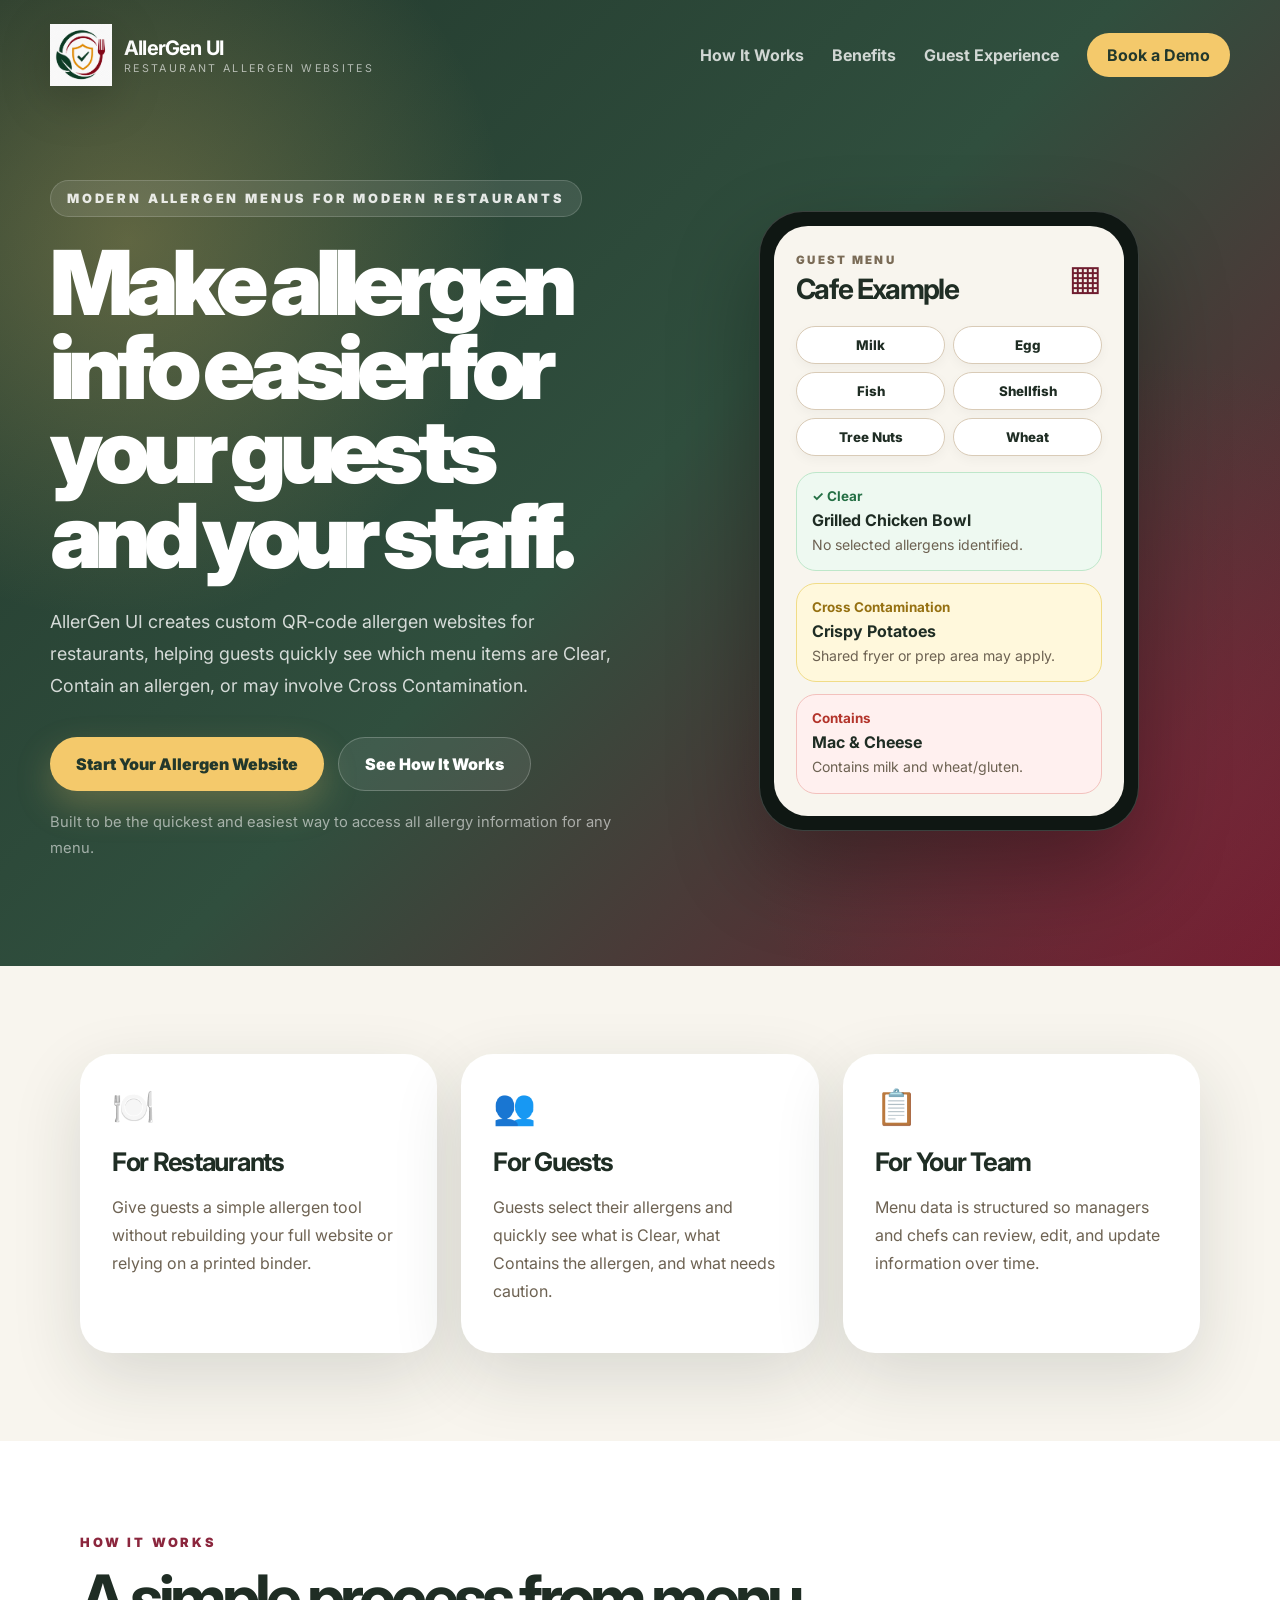
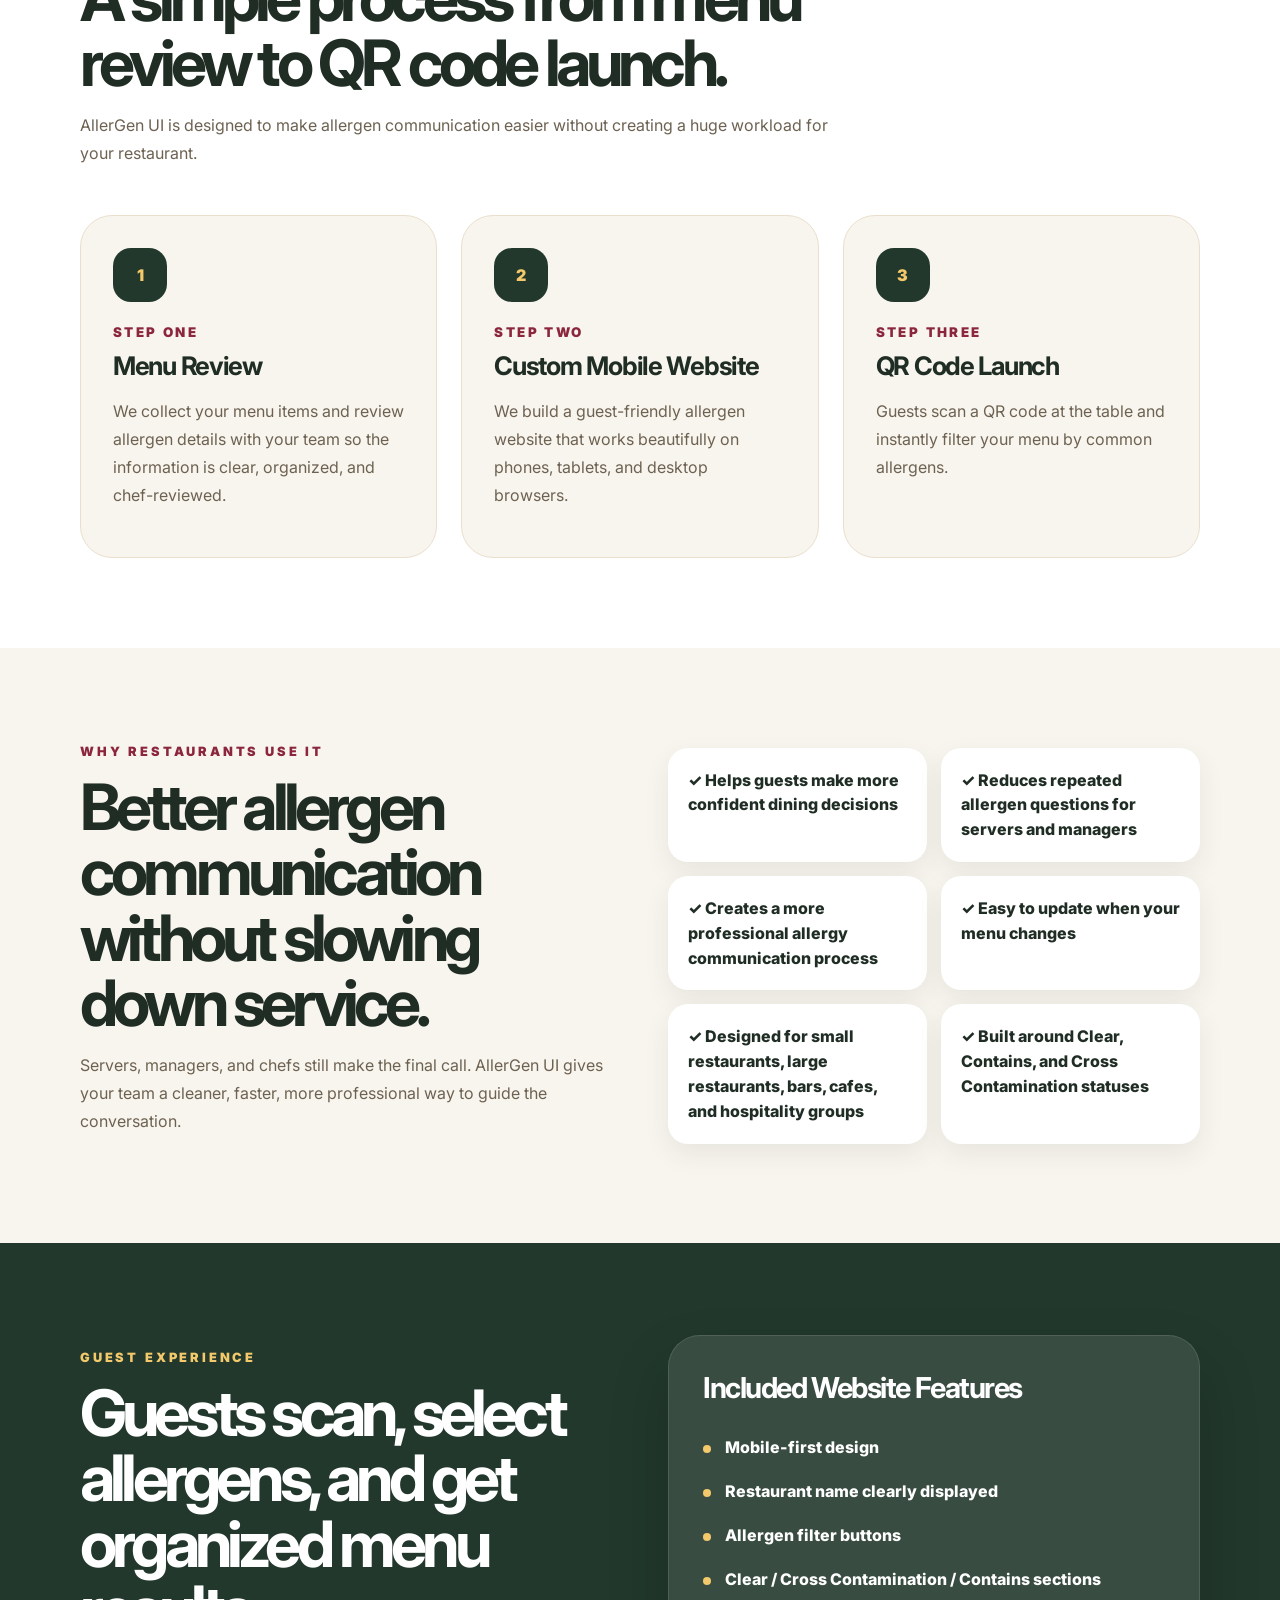
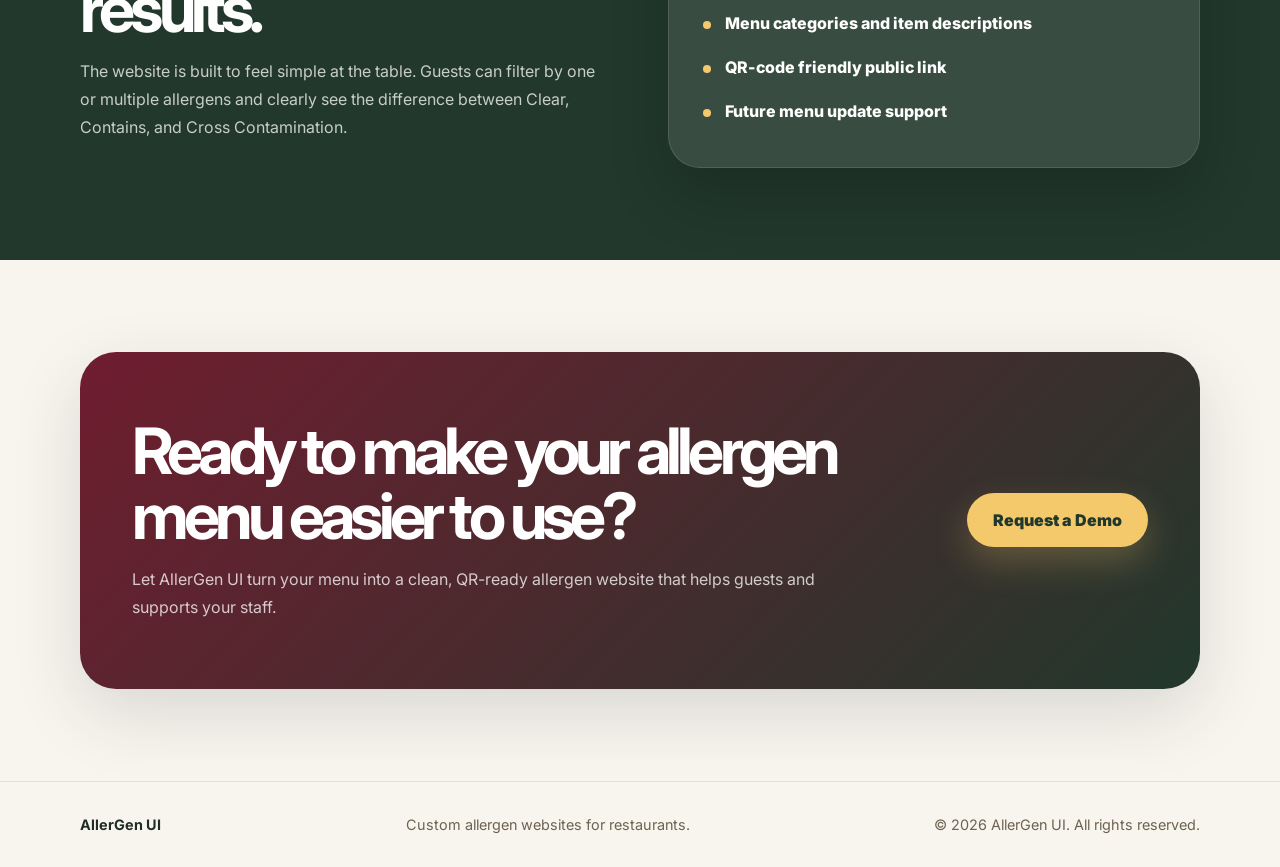
==== index.html @ c2444e4f "Add files via upload" ====
<!DOCTYPE html>
<html lang="en">
<head>
  <meta charset="UTF-8" />
  <meta name="viewport" content="width=device-width, initial-scale=1.0" />
  <title>AllerGen UI | Restaurant Allergen Websites</title>
  <meta name="description" content="AllerGen UI creates custom QR-code allergen websites for restaurants, helping guests filter menus by common allergens." />
  <link rel="preconnect" href="https://fonts.googleapis.com">
  <link rel="preconnect" href="https://fonts.gstatic.com" crossorigin>
  <link href="https://fonts.googleapis.com/css2?family=Inter:wght@400;600;700;800;900&display=swap" rel="stylesheet">
  <link rel="stylesheet" href="styles.css" />
</head>
<body>
  <header class="hero">
    <nav class="nav">
      <a class="brand" href="#top" aria-label="AllerGen UI home">
        <img class="brand-logo" src="logo.png" alt="AllerGen UI logo" />
        <span>
          <strong>AllerGen UI</strong>
          <small>Restaurant Allergen Websites</small>
        </span>
      </a>

      <button class="mobile-menu-button" aria-label="Open menu" aria-expanded="false">☰</button>

      <div class="nav-links">
        <a href="#how-it-works">How It Works</a>
        <a href="#benefits">Benefits</a>
        <a href="#guest-experience">Guest Experience</a>
        <a class="nav-cta" href="#contact">Book a Demo</a>
      </div>
    </nav>

    <section id="top" class="hero-content section-grid">
      <div class="hero-copy reveal">
        <div class="eyebrow">Modern allergen menus for modern restaurants</div>
        <h1>Make allergen info easier for your guests and your staff.</h1>
        <p>
          AllerGen UI creates custom QR-code allergen websites for restaurants, helping guests quickly see which menu items are Clear, Contain an allergen, or may involve Cross Contamination.
        </p>
        <div class="hero-actions">
          <a class="button primary" href="#contact">Start Your Allergen Website</a>
          <a class="button secondary" href="#how-it-works">See How It Works</a>
        </div>
        <p class="subnote">Built to be the quickest and easiest way to access all allergy information for any menu.</p>
      </div>

      <div class="phone-wrap reveal delay-1" aria-label="Example allergen menu preview">
        <div class="phone">
          <div class="phone-screen">
            <div class="screen-header">
              <div>
                <span>Guest Menu</span>
                <h2>Cafe Example</h2>
              </div>
              <div class="qr-mark">▦</div>
            </div>

            <div class="allergen-buttons">
              <button>Milk</button>
              <button>Egg</button>
              <button>Fish</button>
              <button>Shellfish</button>
              <button>Tree Nuts</button>
              <button>Wheat</button>
            </div>

            <div class="result-card clear">
              <strong>✓ Clear</strong>
              <h3>Grilled Chicken Bowl</h3>
              <p>No selected allergens identified.</p>
            </div>

            <div class="result-card cross">
              <strong>Cross Contamination</strong>
              <h3>Crispy Potatoes</h3>
              <p>Shared fryer or prep area may apply.</p>
            </div>

            <div class="result-card contains">
              <strong>Contains</strong>
              <h3>Mac & Cheese</h3>
              <p>Contains milk and wheat/gluten.</p>
            </div>
          </div>
        </div>
      </div>
    </section>
  </header>

  <main>
    <section class="quick-cards container">
      <article class="info-card reveal">
        <div class="card-icon">🍽️</div>
        <h2>For Restaurants</h2>
        <p>Give guests a simple allergen tool without rebuilding your full website or relying on a printed binder.</p>
      </article>
      <article class="info-card reveal delay-1">
        <div class="card-icon">👥</div>
        <h2>For Guests</h2>
        <p>Guests select their allergens and quickly see what is Clear, what Contains the allergen, and what needs caution.</p>
      </article>
      <article class="info-card reveal delay-2">
        <div class="card-icon">📋</div>
        <h2>For Your Team</h2>
        <p>Menu data is structured so managers and chefs can review, edit, and update information over time.</p>
      </article>
    </section>

    <section id="how-it-works" class="how-section">
      <div class="container">
        <div class="section-heading reveal">
          <span>How It Works</span>
          <h2>A simple process from menu review to QR code launch.</h2>
          <p>AllerGen UI is designed to make allergen communication easier without creating a huge workload for your restaurant.</p>
        </div>

        <div class="steps">
          <article class="step-card reveal">
            <div class="step-icon">1</div>
            <small>Step One</small>
            <h3>Menu Review</h3>
            <p>We collect your menu items and review allergen details with your team so the information is clear, organized, and chef-reviewed.</p>
          </article>
          <article class="step-card reveal delay-1">
            <div class="step-icon">2</div>
            <small>Step Two</small>
            <h3>Custom Mobile Website</h3>
            <p>We build a guest-friendly allergen website that works beautifully on phones, tablets, and desktop browsers.</p>
          </article>
          <article class="step-card reveal delay-2">
            <div class="step-icon">3</div>
            <small>Step Three</small>
            <h3>QR Code Launch</h3>
            <p>Guests scan a QR code at the table and instantly filter your menu by common allergens.</p>
          </article>
        </div>
      </div>
    </section>

    <section id="benefits" class="benefits-section container section-grid">
      <div class="benefits-copy reveal">
        <span>Why Restaurants Use It</span>
        <h2>Better allergen communication without slowing down service.</h2>
        <p>
          Servers, managers, and chefs still make the final call. AllerGen UI gives your team a cleaner, faster, more professional way to guide the conversation.
        </p>
      </div>
      <div class="benefit-list reveal delay-1">
        <div>✓ Helps guests make more confident dining decisions</div>
        <div>✓ Reduces repeated allergen questions for servers and managers</div>
        <div>✓ Creates a more professional allergy communication process</div>
        <div>✓ Easy to update when your menu changes</div>
        <div>✓ Designed for small restaurants, large restaurants, bars, cafes, and hospitality groups</div>
        <div>✓ Built around Clear, Contains, and Cross Contamination statuses</div>
      </div>
    </section>

    <section id="guest-experience" class="guest-section">
      <div class="container section-grid">
        <div class="reveal">
          <span>Guest Experience</span>
          <h2>Guests scan, select allergens, and get organized menu results.</h2>
          <p>
            The website is built to feel simple at the table. Guests can filter by one or multiple allergens and clearly see the difference between Clear, Contains, and Cross Contamination.
          </p>
        </div>
        <div class="feature-box reveal delay-1">
          <h3>Included Website Features</h3>
          <ul>
            <li>Mobile-first design</li>
            <li>Restaurant name clearly displayed</li>
            <li>Allergen filter buttons</li>
            <li>Clear / Cross Contamination / Contains sections</li>
            <li>Menu categories and item descriptions</li>
            <li>QR-code friendly public link</li>
            <li>Future menu update support</li>
          </ul>
        </div>
      </div>
    </section>

    <section id="contact" class="cta-section container reveal">
      <div class="cta-card">
        <div>
          <h2>Ready to make your allergen menu easier to use?</h2>
          <p>Let AllerGen UI turn your menu into a clean, QR-ready allergen website that helps guests and supports your staff.</p>
        </div>
        <a class="button primary" href="mailto:AllerGen.UI@gmail.com?subject=AllerGen%20UI%20Demo%20Request">Request a Demo</a>
      </div>
    </section>
  </main>

  <footer class="footer">
    <div class="container footer-inner">
      <strong>AllerGen UI</strong>
      <span>Custom allergen websites for restaurants.</span>
      <span>© 2026 AllerGen UI. All rights reserved.</span>
    </div>
  </footer>

  <script src="script.js"></script>
</body>
</html>
---- styles.css ----
:root {
  --green-dark: #22382c;
  --green: #304f3e;
  --burgundy: #6f1d2f;
  --burgundy-light: #8b263d;
  --gold: #f4c96b;
  --cream: #f8f5ee;
  --cream-dark: #eadfcd;
  --text: #1f2d24;
  --muted: #6d6252;
  --white: #ffffff;
  --shadow: 0 24px 70px rgba(31, 45, 36, 0.14);
  --radius-xl: 32px;
}

* {
  box-sizing: border-box;
}

html {
  scroll-behavior: smooth;
}

body {
  margin: 0;
  font-family: "Inter", system-ui, -apple-system, BlinkMacSystemFont, "Segoe UI", sans-serif;
  color: var(--text);
  background: var(--cream);
}

img, svg {
  max-width: 100%;
}

a {
  color: inherit;
  text-decoration: none;
}

button, .button {
  font-family: inherit;
}

.container {
  width: min(1120px, calc(100% - 40px));
  margin: 0 auto;
}

.section-grid {
  display: grid;
  grid-template-columns: 1fr 1fr;
  gap: 56px;
  align-items: center;
}

.hero {
  position: relative;
  overflow: hidden;
  color: var(--white);
  background: radial-gradient(circle at 10% 25%, rgba(244, 201, 107, 0.28), transparent 28%),
    radial-gradient(circle at 90% 80%, rgba(139, 38, 61, 0.45), transparent 30%),
    linear-gradient(135deg, var(--green-dark), var(--green), var(--burgundy));
}

.nav {
  position: relative;
  z-index: 10;
  width: min(1180px, calc(100% - 40px));
  margin: 0 auto;
  padding: 24px 0;
  display: flex;
  align-items: center;
  justify-content: space-between;
  gap: 24px;
}

.brand {
  display: inline-flex;
  align-items: center;
  gap: 12px;
}

.brand-logo {
  width: 62px;
  height: 62px;
  object-fit: contain;
  filter: drop-shadow(0 12px 24px rgba(0, 0, 0, 0.18));
  flex-shrink: 0;
}

.brand strong {
  display: block;
  font-size: 1.25rem;
  letter-spacing: -0.04em;
}

.brand small {
  display: block;
  margin-top: 2px;
  font-size: 0.67rem;
  letter-spacing: 0.22em;
  text-transform: uppercase;
  color: rgba(255,255,255,0.62);
}

@media (max-width: 640px) {
  .brand-logo {
    width: 52px;
    height: 52px;
  }
}

.nav-links {
  display: flex;
  align-items: center;
  gap: 28px;
  font-weight: 700;
  color: rgba(255,255,255,0.78);
}

.nav-links a:hover {
  color: var(--white);
}

.nav-cta {
  padding: 12px 20px;
  border-radius: 999px;
  color: var(--green-dark) !important;
  background: var(--gold);
}

.mobile-menu-button {
  display: none;
  border: 0;
  color: var(--white);
  font-size: 1.7rem;
  background: transparent;
}

.hero-content {
  position: relative;
  z-index: 2;
  width: min(1180px, calc(100% - 40px));
  margin: 0 auto;
  padding: 70px 0 104px;
}

.eyebrow, .section-heading span, .benefits-copy span, .guest-section span {
  display: inline-flex;
  color: var(--burgundy-light);
  font-size: 0.8rem;
  font-weight: 900;
  text-transform: uppercase;
  letter-spacing: 0.22em;
}

.hero .eyebrow {
  margin-bottom: 24px;
  padding: 10px 16px;
  border-radius: 999px;
  color: rgba(255,255,255,0.86);
  background: rgba(255,255,255,0.1);
  border: 1px solid rgba(255,255,255,0.16);
}

.hero h1 {
  margin: 0;
  max-width: 680px;
  font-size: clamp(3rem, 7vw, 6.4rem);
  line-height: 0.94;
  letter-spacing: -0.075em;
  font-weight: 900;
}

.hero-copy > p {
  margin: 28px 0 0;
  max-width: 620px;
  color: rgba(255,255,255,0.8);
  font-size: 1.12rem;
  line-height: 1.8;
}

.hero-actions {
  margin-top: 34px;
  display: flex;
  flex-wrap: wrap;
  gap: 14px;
}

.button {
  display: inline-flex;
  align-items: center;
  justify-content: center;
  min-height: 54px;
  padding: 0 26px;
  border-radius: 999px;
  font-weight: 900;
  transition: transform 0.2s ease, box-shadow 0.2s ease, background 0.2s ease;
}

.button:hover {
  transform: translateY(-2px);
}

.button.primary {
  color: var(--green-dark);
  background: var(--gold);
  box-shadow: 0 15px 35px rgba(244, 201, 107, 0.25);
}

.button.secondary {
  color: var(--white);
  background: rgba(255,255,255,0.08);
  border: 1px solid rgba(255,255,255,0.22);
}

.subnote {
  margin-top: 18px !important;
  font-size: 0.92rem !important;
  color: rgba(255,255,255,0.56) !important;
}

.phone-wrap {
  display: flex;
  justify-content: center;
}

.phone {
  width: min(380px, 100%);
  padding: 14px;
  border-radius: 44px;
  background: #0f1713;
  box-shadow: 0 38px 90px rgba(0,0,0,0.32);
  border: 1px solid rgba(255,255,255,0.18);
}

.phone-screen {
  padding: 22px;
  border-radius: 34px;
  color: var(--text);
  background: var(--cream);
}

.screen-header {
  display: flex;
  justify-content: space-between;
  gap: 20px;
  align-items: center;
  margin-bottom: 20px;
}

.screen-header span {
  color: #7a6b56;
  font-size: 0.72rem;
  font-weight: 900;
  text-transform: uppercase;
  letter-spacing: 0.2em;
}

.screen-header h2 {
  margin: 4px 0 0;
  font-size: 1.75rem;
  letter-spacing: -0.06em;
}

.qr-mark {
  font-size: 2.2rem;
  color: var(--burgundy);
}

.allergen-buttons {
  display: grid;
  grid-template-columns: 1fr 1fr;
  gap: 8px;
  margin-bottom: 16px;
}

.allergen-buttons button {
  border: 1px solid #d9cbb7;
  border-radius: 999px;
  background: var(--white);
  padding: 10px;
  color: var(--text);
  font-weight: 800;
  box-shadow: 0 4px 12px rgba(0,0,0,0.04);
}

.result-card {
  padding: 15px;
  border-radius: 20px;
  margin-top: 12px;
}

.result-card strong {
  display: block;
  margin-bottom: 6px;
  font-size: 0.84rem;
}

.result-card h3 {
  margin: 0;
  font-size: 1rem;
}

.result-card p {
  margin: 5px 0 0;
  color: var(--muted);
  font-size: 0.88rem;
  line-height: 1.45;
}

.clear {
  background: #eef9f1;
  border: 1px solid #bee7ca;
}

.clear strong { color: #257045; }
.cross {
  background: #fff8dc;
  border: 1px solid #f1dc87;
}
.cross strong { color: #967112; }
.contains {
  background: #fff0ef;
  border: 1px solid #f3c1bd;
}
.contains strong { color: #b3342b; }

.quick-cards {
  display: grid;
  grid-template-columns: repeat(3, 1fr);
  gap: 24px;
  padding: 88px 0;
}

.info-card, .step-card {
  background: var(--white);
  border-radius: var(--radius-xl);
  padding: 32px;
  box-shadow: var(--shadow);
}

.card-icon {
  font-size: 2.15rem;
  margin-bottom: 18px;
}

.info-card h2, .step-card h3 {
  margin: 0;
  font-size: 1.6rem;
  letter-spacing: -0.05em;
}

.info-card p, .step-card p, .section-heading p, .benefits-copy p, .guest-section p, .cta-card p {
  color: var(--muted);
  line-height: 1.75;
}

.how-section {
  background: var(--white);
  padding: 90px 0;
}

.section-heading {
  max-width: 760px;
}

.section-heading h2, .benefits-copy h2, .guest-section h2, .cta-card h2 {
  margin: 14px 0 0;
  font-size: clamp(2.25rem, 5vw, 4rem);
  line-height: 1.02;
  letter-spacing: -0.075em;
}

.steps {
  display: grid;
  grid-template-columns: repeat(3, 1fr);
  gap: 24px;
  margin-top: 48px;
}

.step-card {
  background: var(--cream);
  border: 1px solid var(--cream-dark);
  box-shadow: none;
}

.step-icon {
  display: grid;
  place-items: center;
  width: 54px;
  height: 54px;
  margin-bottom: 22px;
  border-radius: 18px;
  color: var(--gold);
  background: var(--green-dark);
  font-weight: 900;
}

.step-card small {
  display: block;
  margin-bottom: 10px;
  color: var(--burgundy-light);
  font-weight: 900;
  text-transform: uppercase;
  letter-spacing: 0.18em;
}

.benefits-section {
  padding: 92px 0;
}

.benefit-list {
  display: grid;
  grid-template-columns: 1fr 1fr;
  gap: 14px;
}

.benefit-list div {
  padding: 20px;
  border-radius: 20px;
  background: var(--white);
  box-shadow: 0 10px 26px rgba(31, 45, 36, 0.08);
  font-weight: 800;
  line-height: 1.55;
}

.guest-section {
  padding: 92px 0;
  color: var(--white);
  background: var(--green-dark);
}

.guest-section span {
  color: var(--gold);
}

.guest-section p {
  color: rgba(255,255,255,0.75);
}

.feature-box {
  padding: 34px;
  border-radius: var(--radius-xl);
  background: rgba(255,255,255,0.1);
  border: 1px solid rgba(255,255,255,0.12);
  box-shadow: 0 30px 60px rgba(0,0,0,0.18);
}

.feature-box h3 {
  margin: 0 0 20px;
  font-size: 1.8rem;
  letter-spacing: -0.05em;
}

.feature-box ul {
  margin: 0;
  padding: 0;
  list-style: none;
}

.feature-box li {
  position: relative;
  padding: 12px 0 12px 22px;
  font-weight: 800;
}

.feature-box li::before {
  content: "";
  position: absolute;
  left: 0;
  top: 20px;
  width: 8px;
  height: 8px;
  border-radius: 999px;
  background: var(--gold);
}

.cta-section {
  padding: 92px 0;
}

.cta-card {
  display: grid;
  grid-template-columns: 1fr auto;
  gap: 32px;
  align-items: center;
  padding: 52px;
  border-radius: 36px;
  color: var(--white);
  background: linear-gradient(135deg, var(--burgundy), var(--green-dark));
  box-shadow: var(--shadow);
}

.cta-card p {
  max-width: 700px;
  color: rgba(255,255,255,0.76);
}

.footer {
  padding: 34px 0;
  border-top: 1px solid var(--cream-dark);
}

.footer-inner {
  display: flex;
  justify-content: space-between;
  gap: 20px;
  color: var(--muted);
  font-size: 0.9rem;
}

.footer strong {
  color: var(--text);
}

.reveal {
  opacity: 0;
  transform: translateY(18px);
  transition: opacity 0.7s ease, transform 0.7s ease;
}

.reveal.visible {
  opacity: 1;
  transform: translateY(0);
}

.delay-1 { transition-delay: 0.12s; }
.delay-2 { transition-delay: 0.24s; }

@media (max-width: 900px) {
  .section-grid,
  .quick-cards,
  .steps,
  .benefit-list,
  .cta-card {
    grid-template-columns: 1fr;
  }

  .hero-content {
    padding-top: 42px;
  }

  .phone-wrap {
    order: -1;
  }

  .nav-links {
    position: absolute;
    top: 78px;
    left: 0;
    right: 0;
    display: none;
    flex-direction: column;
    align-items: stretch;
    padding: 18px;
    border-radius: 22px;
    background: rgba(15, 23, 19, 0.94);
    backdrop-filter: blur(12px);
  }

  .nav-links.open {
    display: flex;
  }

  .nav-links a {
    padding: 12px;
  }

  .mobile-menu-button {
    display: block;
  }

  .cta-card {
    padding: 34px;
  }

  .footer-inner {
    flex-direction: column;
  }
}

@media (max-width: 560px) {
  .container,
  .nav,
  .hero-content {
    width: min(100% - 28px, 1120px);
  }

  .brand small {
    display: none;
  }

  .hero h1 {
    font-size: 3rem;
  }

  .hero-actions .button,
  .cta-card .button {
    width: 100%;
  }

  .info-card,
  .step-card,
  .feature-box {
    padding: 24px;
  }
}
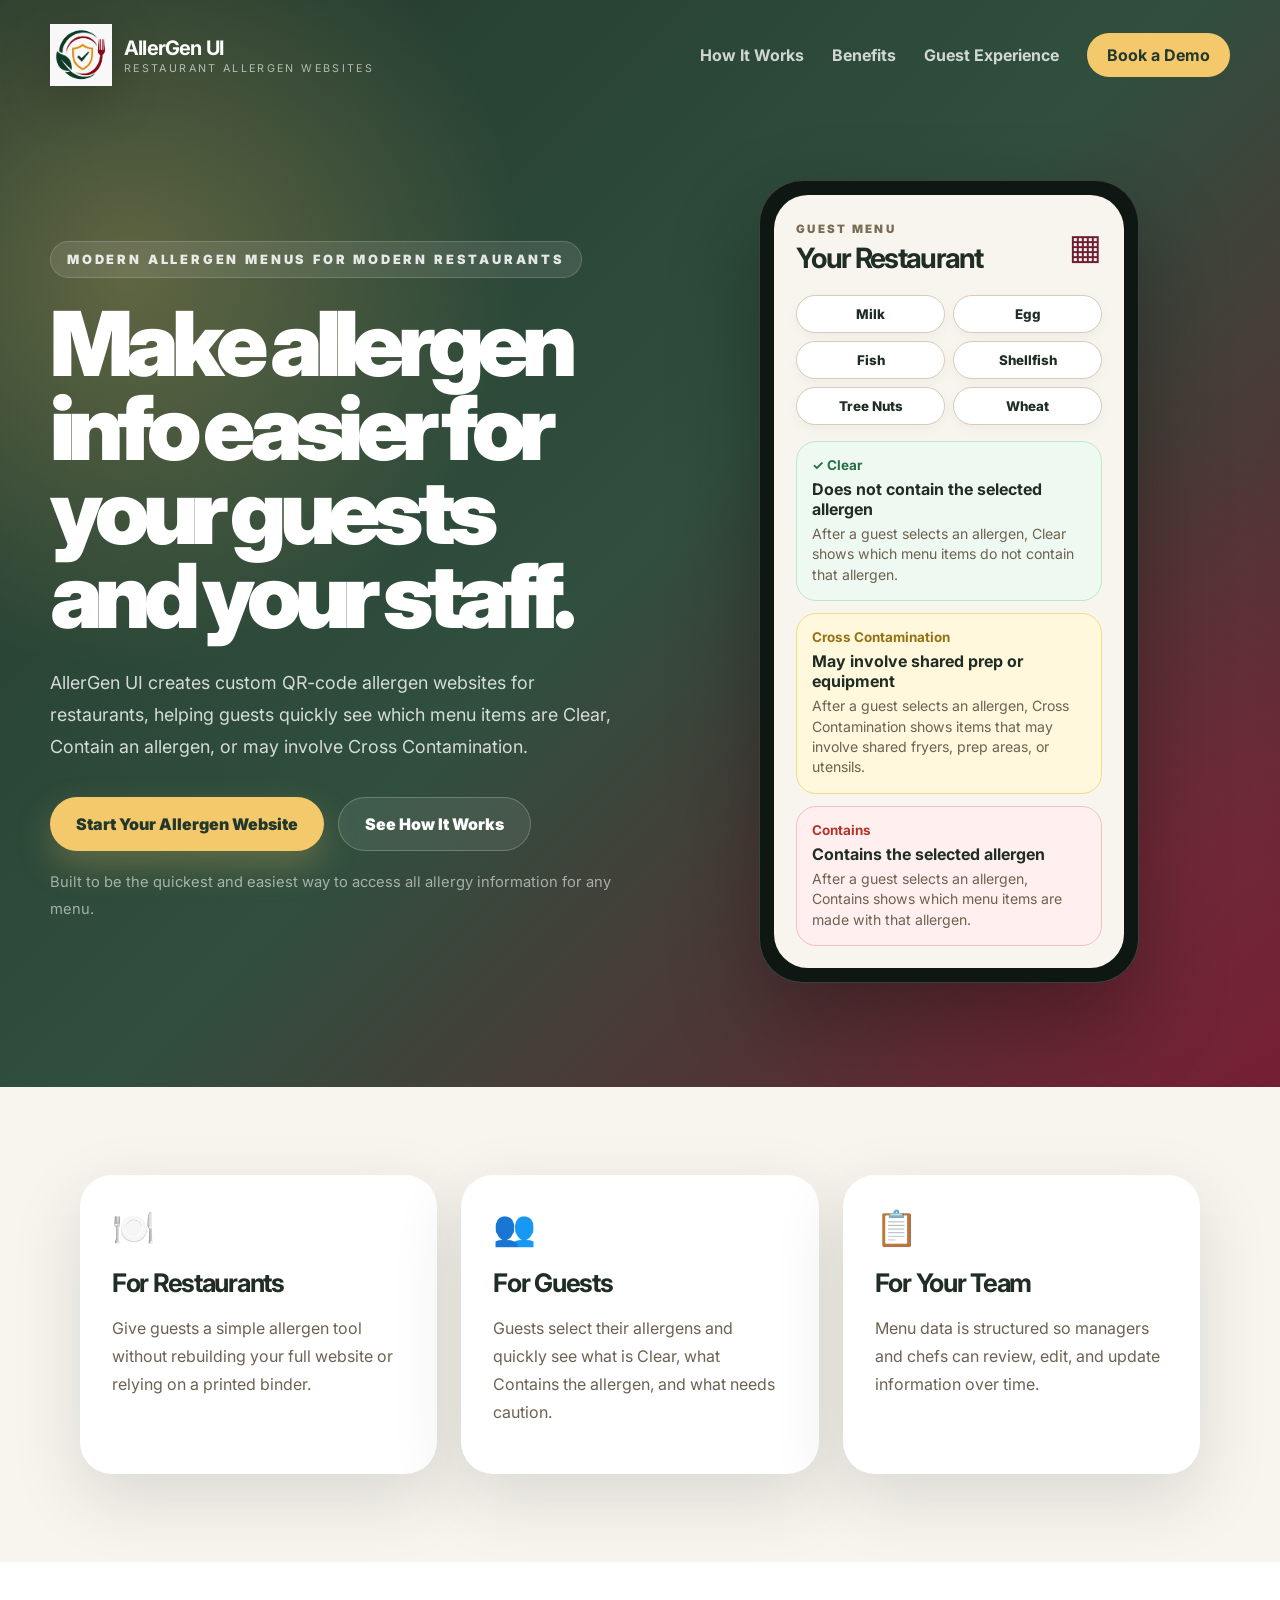
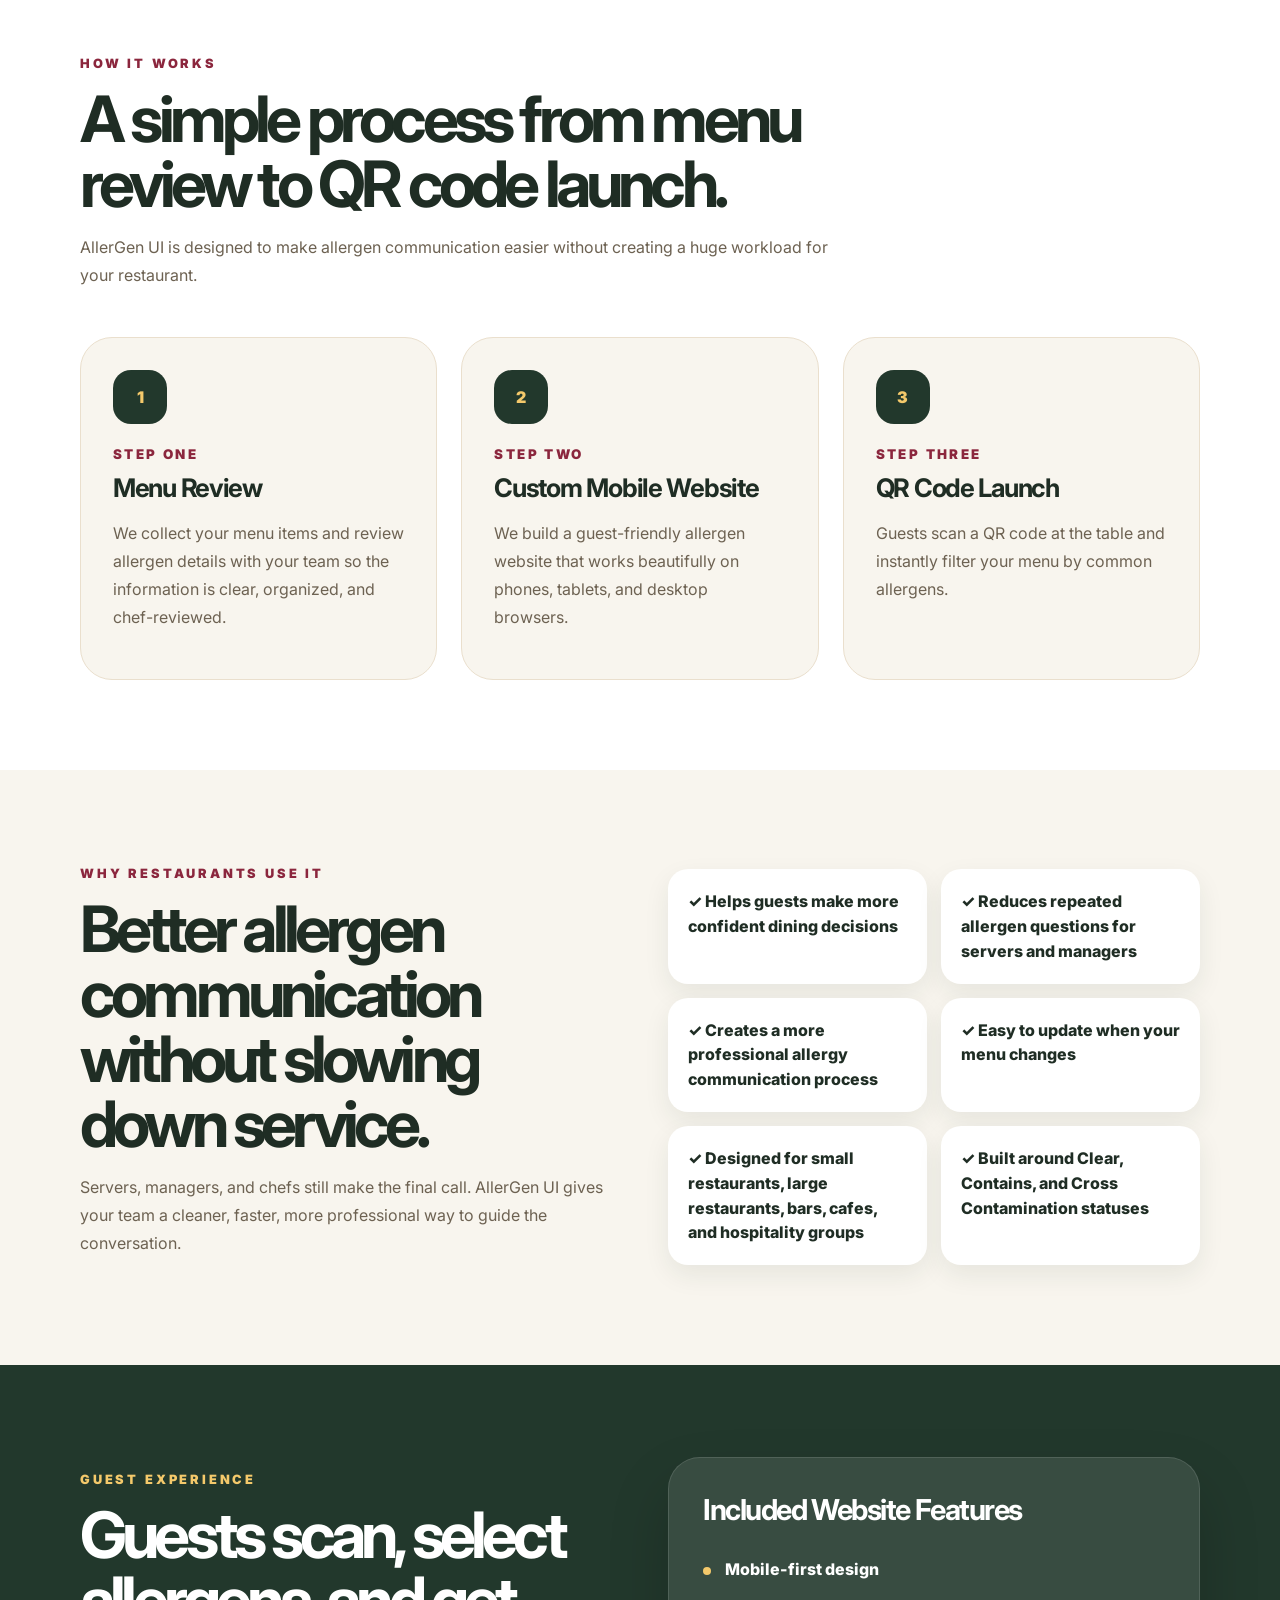
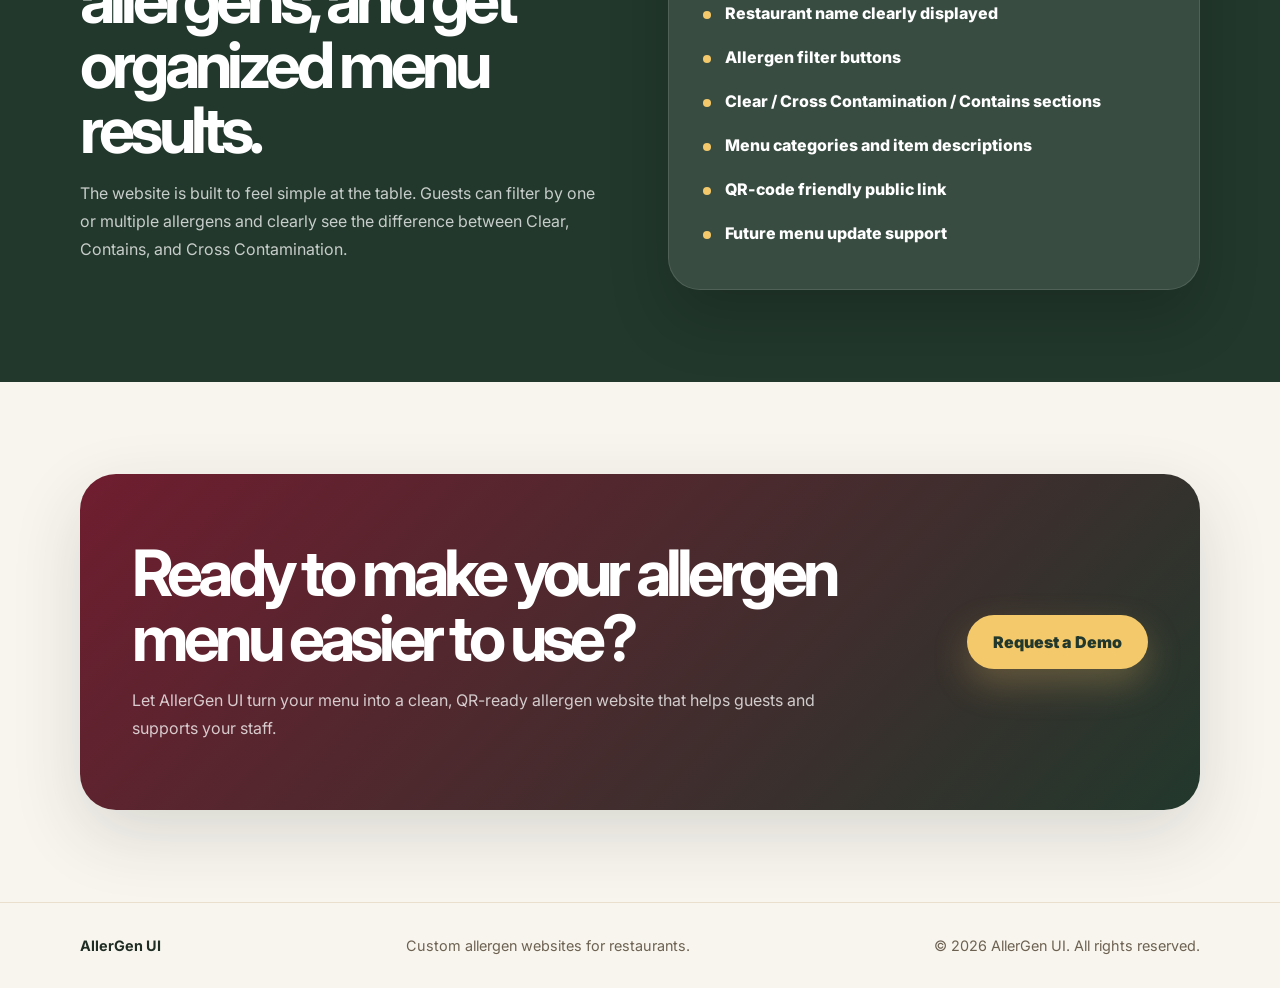
==== commit 827c28bb: "Add files via upload" ====
--- a/index.html
+++ b/index.html
@@ -51,7 +51,7 @@
             <div class="screen-header">
               <div>
                 <span>Guest Menu</span>
-                <h2>Cafe Example</h2>
+                <h2>Your Restaurant</h2>
               </div>
               <div class="qr-mark">▦</div>
             </div>
@@ -67,20 +67,20 @@
 
             <div class="result-card clear">
               <strong>✓ Clear</strong>
-              <h3>Grilled Chicken Bowl</h3>
-              <p>No selected allergens identified.</p>
+              <h3>Does not contain the selected allergen</h3>
+              <p>After a guest selects an allergen, Clear shows which menu items do not contain that allergen.</p>
             </div>
 
             <div class="result-card cross">
               <strong>Cross Contamination</strong>
-              <h3>Crispy Potatoes</h3>
-              <p>Shared fryer or prep area may apply.</p>
+              <h3>May involve shared prep or equipment</h3>
+              <p>After a guest selects an allergen, Cross Contamination shows items that may involve shared fryers, prep areas, or utensils.</p>
             </div>
 
             <div class="result-card contains">
               <strong>Contains</strong>
-              <h3>Mac & Cheese</h3>
-              <p>Contains milk and wheat/gluten.</p>
+              <h3>Contains the selected allergen</h3>
+              <p>After a guest selects an allergen, Contains shows which menu items are made with that allergen.</p>
             </div>
           </div>
         </div>
